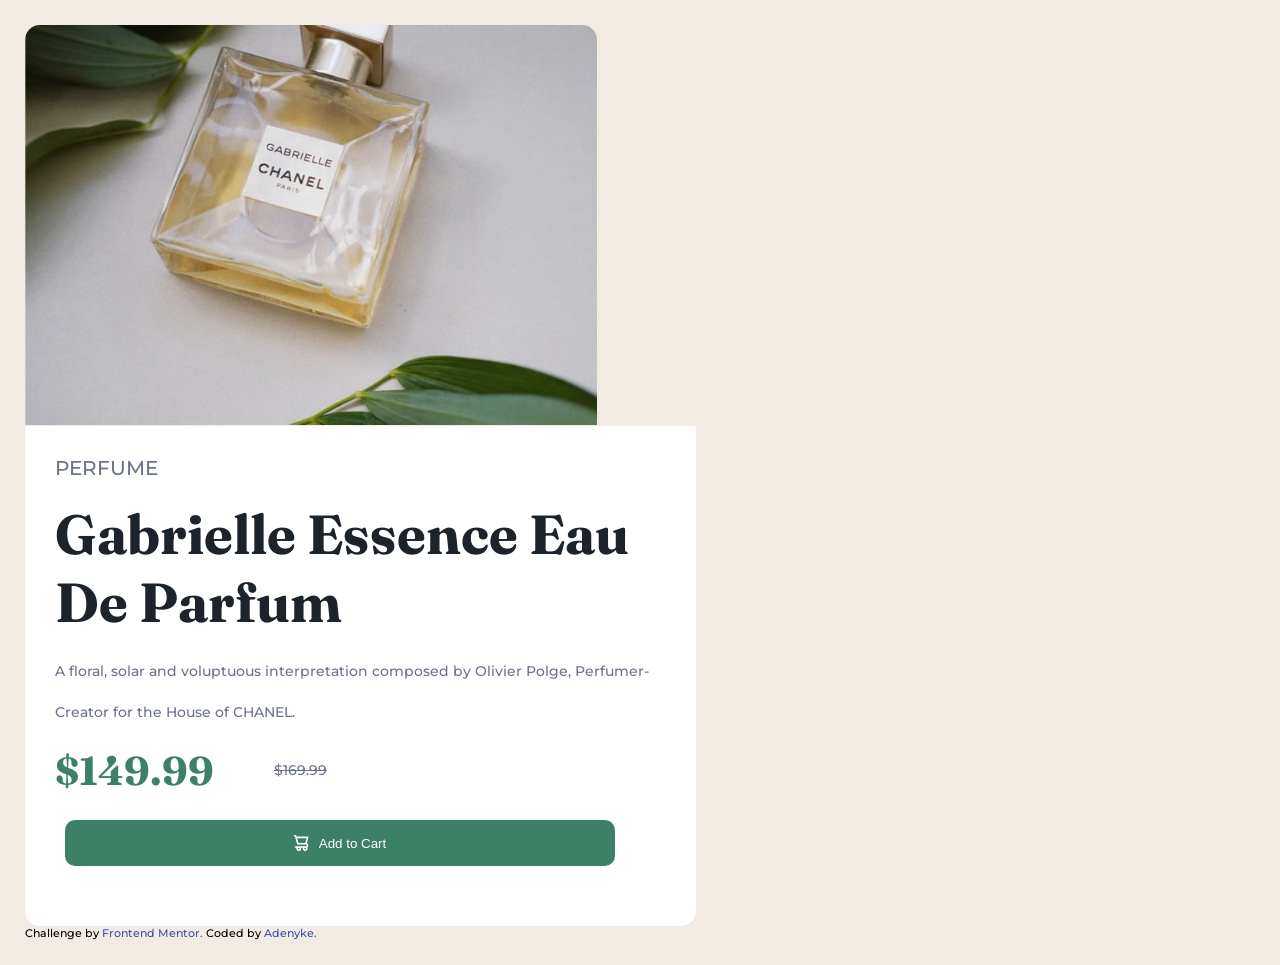
==== index.html @ 132034dc "initial commit" ====
<!DOCTYPE html>
<html lang="en">
<head>
  <meta charset="UTF-8">
  <meta name="viewport" content="width=device-width, initial-scale=1.0"> <!-- displays site properly based on user's device -->
  <link rel="stylesheet" href="index.css">
  <link rel="stylesheet" href="https://fonts.googleapis.com/css?family=Fraunces">
  <link rel="stylesheet" href="https://fonts.googleapis.com/css?family=Montserrat">

  <link rel="icon" type="image/png" sizes="32x32" href="./images/favicon-32x32.png">
  
  <title>Frontend Mentor | Product preview card component</title>

  <!-- Feel free to remove these styles or customise in your own stylesheet 👍 -->
  <style>

  </style>
</head>
<body>
  <div class="main">
    <div>
      <img class="perfume" src="/product-preview-card-component-main/images/image-product-mobile.jpg" alt="card-image">
    </div>

    <div class="content">
      <header>PERFUME</header>
      <h3>Gabrielle Essence Eau De Parfum</h3>
      <p>A floral, solar and voluptuous interpretation composed by Olivier Polge, 
        Perfumer-Creator for the House of CHANEL.</p>
    
      <ul>
        <li class="new">$149.99</li>
        <li class="old">$169.99</li>
      </ul>
      <button><img class="button" src="/product-preview-card-component-main/images/icon-cart.svg"> Add to Cart </button>    
    </div>

    <div class="attribution">
      Challenge by<a href="https://www.frontendmentor.io?ref=challenge" target="_blank"> Frontend Mentor.</a> 
      Coded by<a href="https://www.linkedin.com/in/oke-adenike-a346851b5/" target="_blank" title="let's connect"> Adenyke.</a>
    </div>
  </div>
</body>
</html>
---- index.css ----
/* {
    margin: 10px;
    box-sizing: border-box;
}*/
@media only screen and (max-width: 450px) {
    * {
        margin: 25px;
    }
    .perfume {
        height: 100px;
    }
    .content {
      height: 70%;  
      width: 100vw;
    }
}
body {
    margin:25px;
    background-color: hsl(30, 38%, 92%);
    padding: 0px;
    box-sizing: border-box;
}
.main {
    display: flex;
    flex-direction: column;
    font-family: 'Montserrat';
    font-weight: 500;
    font-size: 14px;
    margin: none;
}
.perfume {
    border-top-left-radius: 15px;
    border-top-right-radius: 15px;
    height: 400px;
}
.content {
    background-color: hsl(0, 0%, 100%);
    margin-top: -3px;
    height:500px;
    width: 47.75vw;
    padding-inline: 30px;
    color: hsl(228, 12%, 48%);
    border-bottom-left-radius: 15px;
    border-bottom-right-radius: 15px;
}
h3 {
    font-family: 'Fraunces';
    font-weight: 700;
    font-size:55px;
    margin-bottom: 15px;
    color: hsl(212, 21%, 14%);
    margin-top: 20px;
}
header {
    margin-top: 30px;
    font-size: 20px;
}
p {
    line-height: 30.5pt;
}
ul {
    list-style-type: none;
}
li {
    float: left;
    margin-bottom: 25px;
}
.new {
    font-size: 40px;
    color: hsl(158, 36%, 37%);
    font-weight: 700;
    font-family: 'Fraunces';
    margin-left: -40px;
}
.old {
    text-decoration: line-through;
    margin: 15px 0px 0px 60px;
    
}
.button {
    margin-right: 10px;
}
button {
    display: flex;
    align-items: center;
    justify-content: center;
    margin: 15px 10px 35px;
    color: hsl(0, 0%, 100%);
    background-color: hsl(158, 36%, 37%);
    width: 90%;
    border: none;
    border-radius: 10px;
    padding: 15px;
}
button:hover {
    cursor: pointer;
}
.attribution { 
    font-size: 11px; 
}
.attribution a { 
    color: hsl(228, 45%, 44%); 
    text-decoration: none;
}
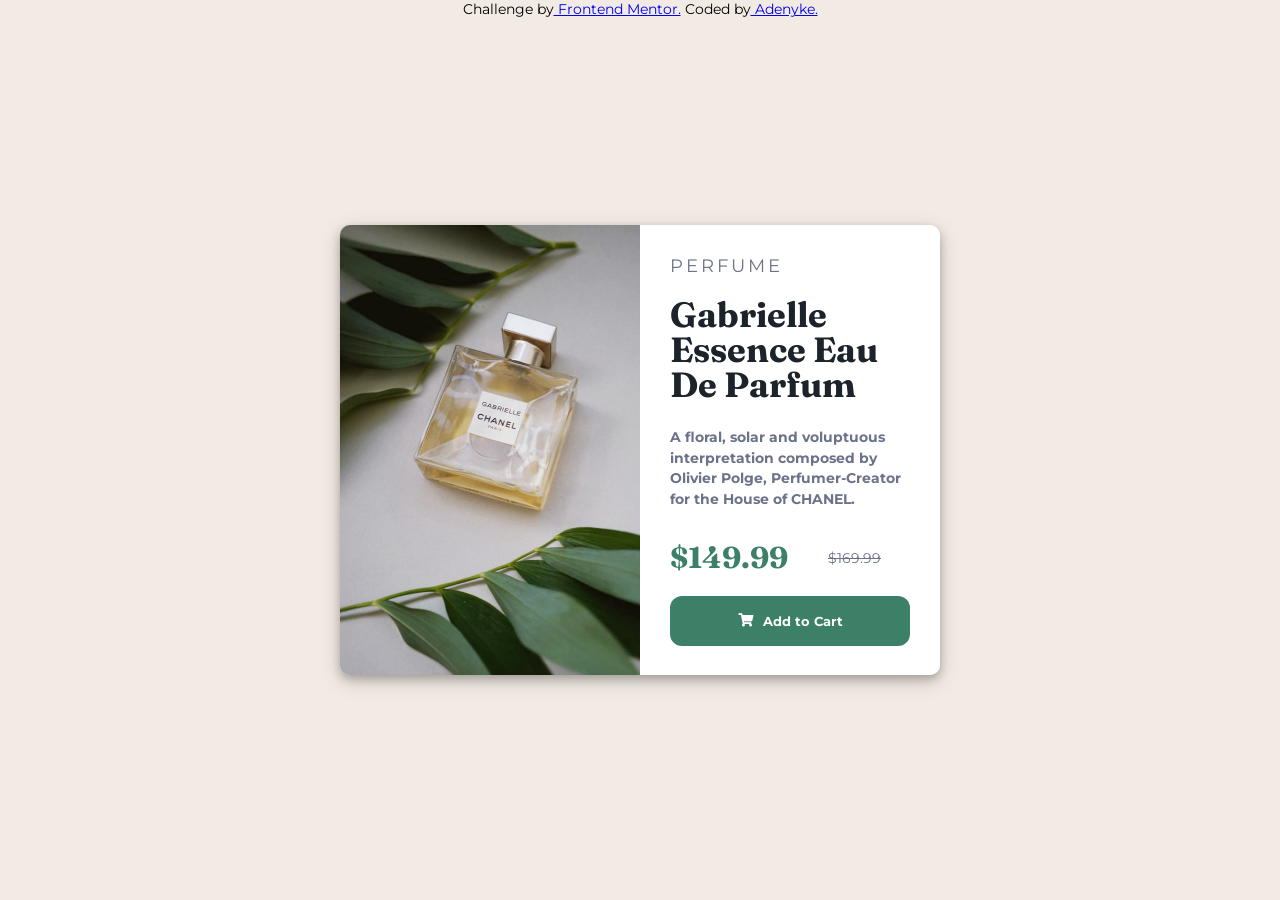
==== commit d9d821ef: "some changes to html and css" ====
--- a/index.html
+++ b/index.html
@@ -3,42 +3,41 @@
 <head>
   <meta charset="UTF-8">
   <meta name="viewport" content="width=device-width, initial-scale=1.0"> <!-- displays site properly based on user's device -->
-  <link rel="stylesheet" href="index.css">
   <link rel="stylesheet" href="https://fonts.googleapis.com/css?family=Fraunces">
   <link rel="stylesheet" href="https://fonts.googleapis.com/css?family=Montserrat">
+  <link rel="stylesheet" href="https://cdnjs.cloudflare.com/ajax/libs/font-awesome/5.15.4/css/all.min.css" integrity="sha512-1ycn6IcaQQ40/MKBW2W4Rhis/DbILU74C1vSrLJxCq57o941Ym01SwNsOMqvEBFlcgUa6xLiPY/NS5R+E6ztJQ==" crossorigin="anonymous" referrerpolicy="no-referrer" />
+  <link rel="stylesheet" href="correction.css">
 
   <link rel="icon" type="image/png" sizes="32x32" href="./images/favicon-32x32.png">
   
   <title>Frontend Mentor | Product preview card component</title>
-
-  <!-- Feel free to remove these styles or customise in your own stylesheet 👍 -->
-  <style>
-
-  </style>
 </head>
 <body>
   <div class="main">
-    <div>
-      <img class="perfume" src="/product-preview-card-component-main/images/image-product-mobile.jpg" alt="card-image">
+    <div class="image">
+      <img class="perfume hide-for-mobile" src="./images/image-product-desktop.jpg" alt="card-image">
+      <img class="perfume hide-for-desktop" src="./images/image-product-mobile.jpg" alt="card-image">
     </div>
 
     <div class="content">
       <header>PERFUME</header>
       <h3>Gabrielle Essence Eau De Parfum</h3>
-      <p>A floral, solar and voluptuous interpretation composed by Olivier Polge, 
+      <p class="para">A floral, solar and voluptuous interpretation composed by Olivier Polge, 
         Perfumer-Creator for the House of CHANEL.</p>
     
       <ul>
         <li class="new">$149.99</li>
-        <li class="old">$169.99</li>
+        <li class="old"><s>$169.99</s></li>
       </ul>
-      <button><img class="button" src="/product-preview-card-component-main/images/icon-cart.svg"> Add to Cart </button>    
+      <button><i class="fas fa-shopping-cart"></i> <span>Add to Cart </span></button>    
     </div>
 
+  </div>
+  <footer>
     <div class="attribution">
       Challenge by<a href="https://www.frontendmentor.io?ref=challenge" target="_blank"> Frontend Mentor.</a> 
       Coded by<a href="https://www.linkedin.com/in/oke-adenike-a346851b5/" target="_blank" title="let's connect"> Adenyke.</a>
     </div>
-  </div>
+  </footer>
 </body>
 </html>
--- a/correction.css
+++ b/correction.css
@@ -0,0 +1,135 @@
+*,*::after,*::before {
+    padding: 0;
+    margin: 0;
+    box-sizing: border-box;
+}
+
+body {
+    height: 100vh;
+    width: 100%;
+    background-color: hsl(30, 38%, 92%);
+    font-family: 'Montserrat';
+    font-size: 14px;
+}
+
+ul {
+    list-style: none;
+    display: flex;
+    align-items: center;
+    gap: 40px;
+    margin-bottom: 20px;
+}
+
+li {
+    display: inline-block;
+}
+
+button {
+    width: 100%;
+    height: 50px;
+    border-radius: 12px;
+    border: none;
+    outline: none;
+    background: hsl(158, 36%, 37%);
+    color: white;
+    font-size: 16;
+    font-family: inherit;
+    font-weight: 700;
+    cursor: pointer;
+    margin-top: 10px;
+    display: flex;
+    gap: 10px;
+    justify-content: center;
+    align-items: center;
+}
+
+.main {
+    position: absolute;
+    top: 50%;
+    left: 50%;
+    transform: translate(-50%, -50%);
+    display: flex;
+    width: 600px;
+    border-radius: 10px;
+    overflow: hidden;
+    height: 450px;
+    box-shadow: 0px 4px 8px 0 rgba(0, 0, 0, 0.2), 0px 6px 20px 0 rgba(0, 0, 0, 0.19);
+}
+
+.image,.content {
+    width: 50%;
+    height: 100%;
+}
+
+.content {
+    background-color: hsl(0, 0%, 100%);
+    padding: 30px;
+    color: hsl(228, 12%, 48%);
+}
+
+header {
+    letter-spacing: 3px;
+    margin-bottom: 20px;
+    font-size: 18px;
+}
+
+h3 {
+    font-family: 'Fraunces';
+    font-weight: 700;
+    font-size:35px;
+    line-height: 35px;
+    color: hsl(212, 21%, 14%);
+    margin-bottom: 25px;
+}
+
+.para {
+    line-height: 20.5px;
+    font-weight: 700;
+    margin-bottom: 30px;
+
+}
+
+.new {
+    font-size: 30px;
+    font-weight: 700;
+    font-family: 'Fraunces';
+    color: hsl(158, 36%, 37%);
+}
+
+.image img {
+    width: 100%;
+    height: 100%;
+}
+
+.attribution {
+    text-align: center;
+}
+
+@media only screen and (min-width:601px){
+    .hide-for-desktop {
+        display: none;
+    }
+}
+
+@media only screen and (max-width:600px){
+
+    body {
+        width: 100%;
+        font-size: 16px;
+    }
+    .hide-for-mobile {
+        display: none;
+    }
+
+    .image,.content {
+        width: 100%;
+    }
+
+    .main {
+        flex-direction: column;
+        width: 100%;
+        height: auto;
+        transform: translate(-50%, -50%) scale(0.9);
+
+    }
+}
